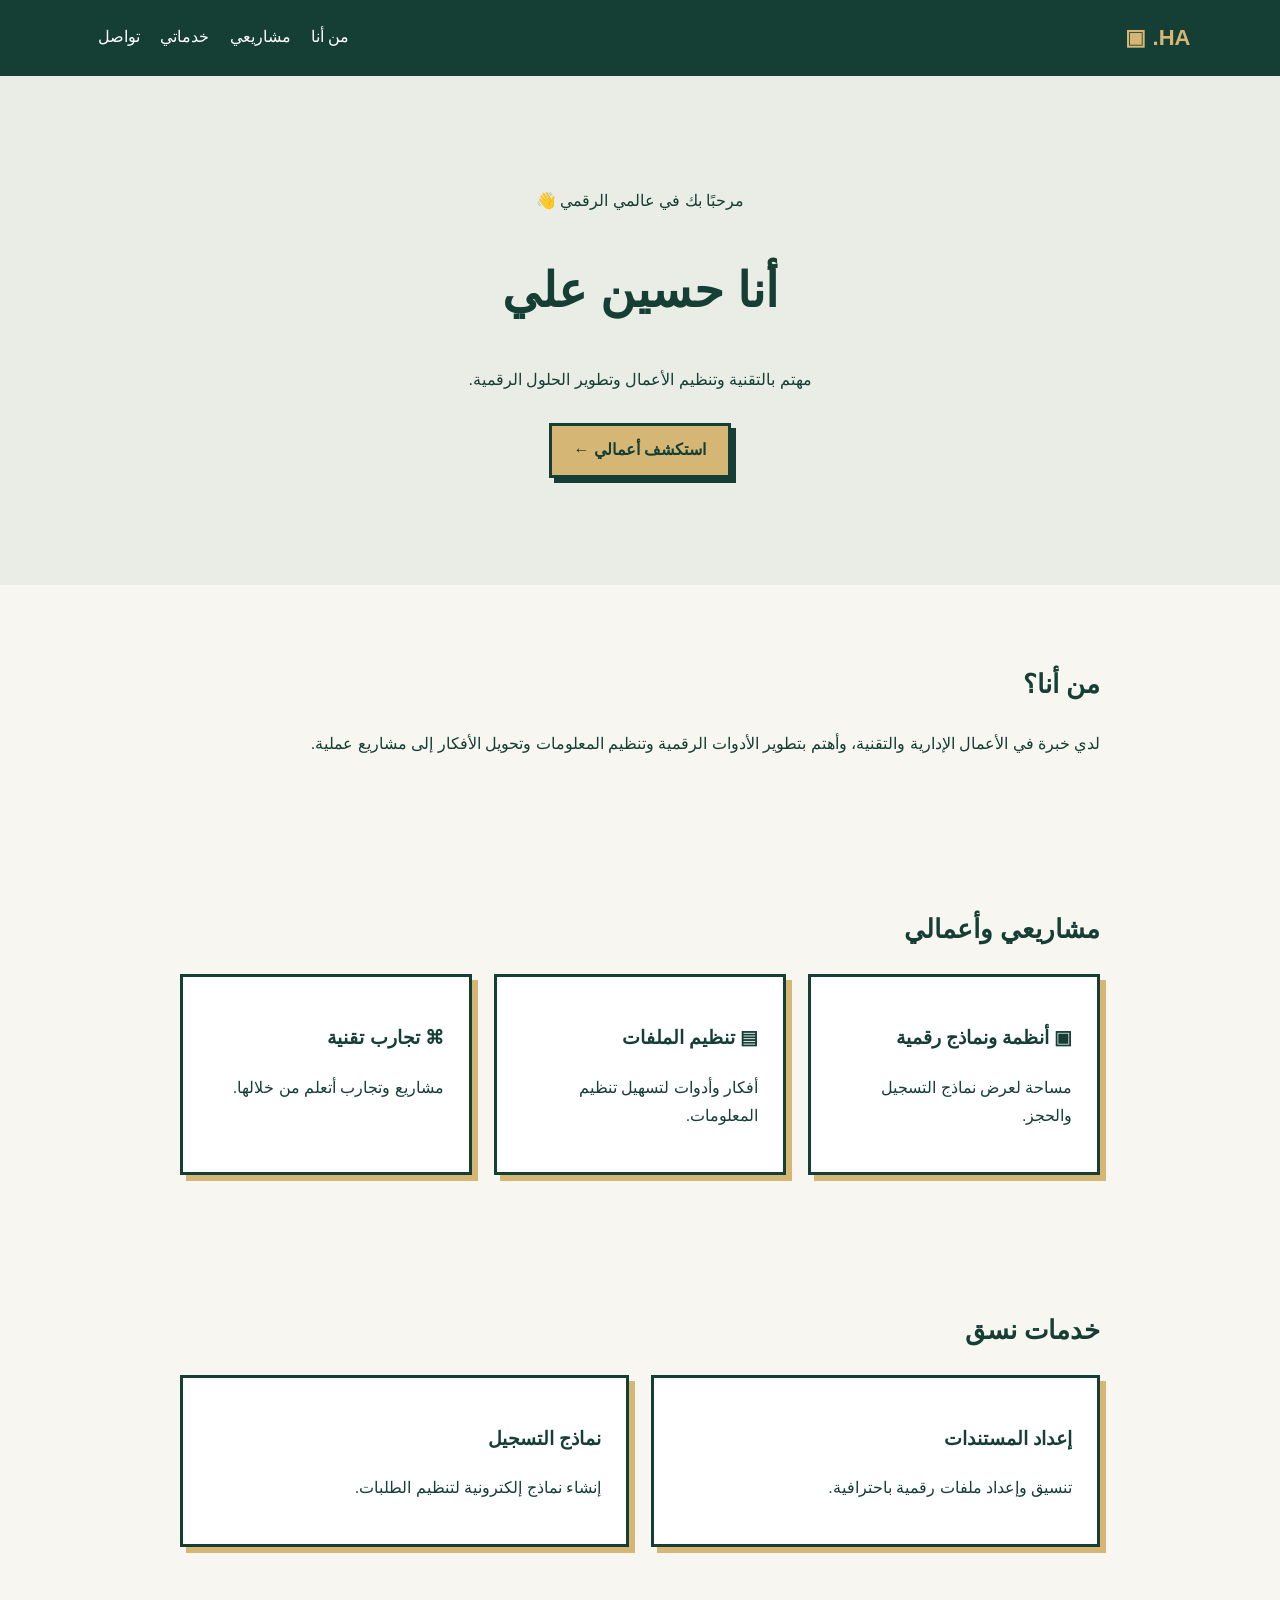
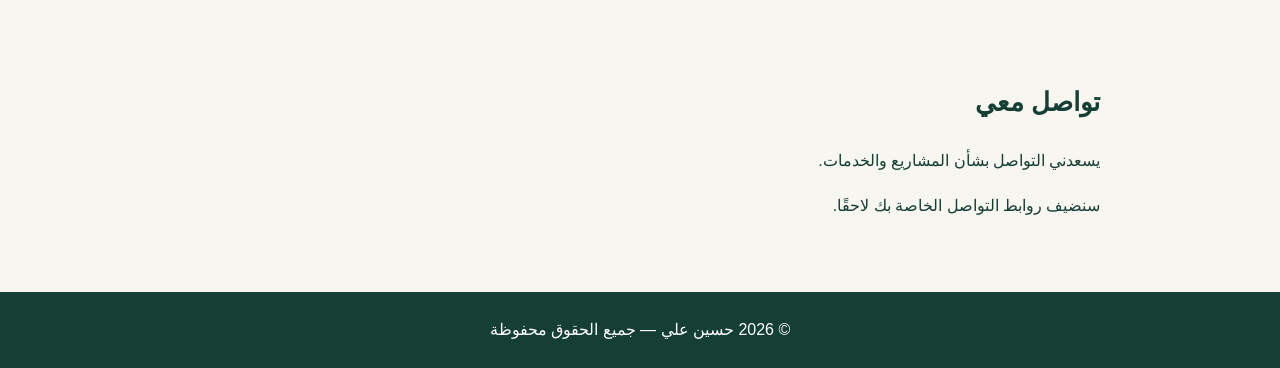
==== index.html @ 88be9c4b "Create index.html" ====
<!DOCTYPE html>
<html lang="ar" dir="rtl">
<head>
  <meta charset="UTF-8">
  <meta name="viewport" content="width=device-width, initial-scale=1">
  <title>حسين علي | موقعي الشخصي</title>
  <style>
    * { box-sizing: border-box; }

    body {
      margin: 0;
      background: #F8F6F0;
      color: #153E35;
      font-family: Tahoma, Arial, sans-serif;
      line-height: 1.8;
    }

    header {
      background: #153E35;
      color: #fff;
      padding: 18px 7%;
      display: flex;
      justify-content: space-between;
      align-items: center;
      flex-wrap: wrap;
      gap: 12px;
    }

    .logo {
      color: #D5B675;
      font-weight: bold;
      font-size: 22px;
    }

    nav a {
      color: white;
      text-decoration: none;
      margin: 0 8px;
    }

    .hero {
      padding: 95px 7%;
      text-align: center;
      background: #E9EDE5;
    }

    .pixel {
      display: inline-block;
      color: #153E35;
      background: #D5B675;
      border: 3px solid #153E35;
      box-shadow: 5px 5px 0 #153E35;
      padding: 10px 22px;
      text-decoration: none;
      font-weight: bold;
      margin: 12px;
    }

    h1 { font-size: clamp(28px, 5vw, 48px); }
    h2 { font-size: 26px; }

    section {
      padding: 55px 7%;
      max-width: 1100px;
      margin: auto;
    }

    .grid {
      display: grid;
      grid-template-columns: repeat(auto-fit, minmax(230px, 1fr));
      gap: 22px;
    }

    .card {
      background: white;
      border: 3px solid #153E35;
      padding: 25px;
      box-shadow: 6px 6px 0 #D5B675;
    }

    footer {
      background: #153E35;
      color: white;
      text-align: center;
      padding: 24px;
    }
  </style>
</head>
<body>

  <header>
    <div class="logo">HA. ▣</div>
    <nav>
      <a href="#about">من أنا</a>
      <a href="#projects">مشاريعي</a>
      <a href="#services">خدماتي</a>
      <a href="#contact">تواصل</a>
    </nav>
  </header>

  <div class="hero">
    <p>مرحبًا بك في عالمي الرقمي 👋</p>
    <h1>أنا حسين علي</h1>
    <p>مهتم بالتقنية وتنظيم الأعمال وتطوير الحلول الرقمية.</p>
    <a class="pixel" href="#projects">استكشف أعمالي ←</a>
  </div>

  <section id="about">
    <h2>من أنا؟</h2>
    <p>
      لدي خبرة في الأعمال الإدارية والتقنية،
      وأهتم بتطوير الأدوات الرقمية وتنظيم المعلومات
      وتحويل الأفكار إلى مشاريع عملية.
    </p>
  </section>

  <section id="projects">
    <h2>مشاريعي وأعمالي</h2>
    <div class="grid">
      <div class="card">
        <h3>▣ أنظمة ونماذج رقمية</h3>
        <p>مساحة لعرض نماذج التسجيل والحجز.</p>
      </div>
      <div class="card">
        <h3>▤ تنظيم الملفات</h3>
        <p>أفكار وأدوات لتسهيل تنظيم المعلومات.</p>
      </div>
      <div class="card">
        <h3>⌘ تجارب تقنية</h3>
        <p>مشاريع وتجارب أتعلم من خلالها.</p>
      </div>
    </div>
  </section>

  <section id="services">
    <h2>خدمات نسق</h2>
    <div class="grid">
      <div class="card">
        <h3>إعداد المستندات</h3>
        <p>تنسيق وإعداد ملفات رقمية باحترافية.</p>
      </div>
      <div class="card">
        <h3>نماذج التسجيل</h3>
        <p>إنشاء نماذج إلكترونية لتنظيم الطلبات.</p>
      </div>
    </div>
  </section>

  <section id="contact">
    <h2>تواصل معي</h2>
    <p>يسعدني التواصل بشأن المشاريع والخدمات.</p>
    <p>سنضيف روابط التواصل الخاصة بك لاحقًا.</p>
  </section>

  <footer>
    © 2026 حسين علي — جميع الحقوق محفوظة
  </footer>

</body>
</html>
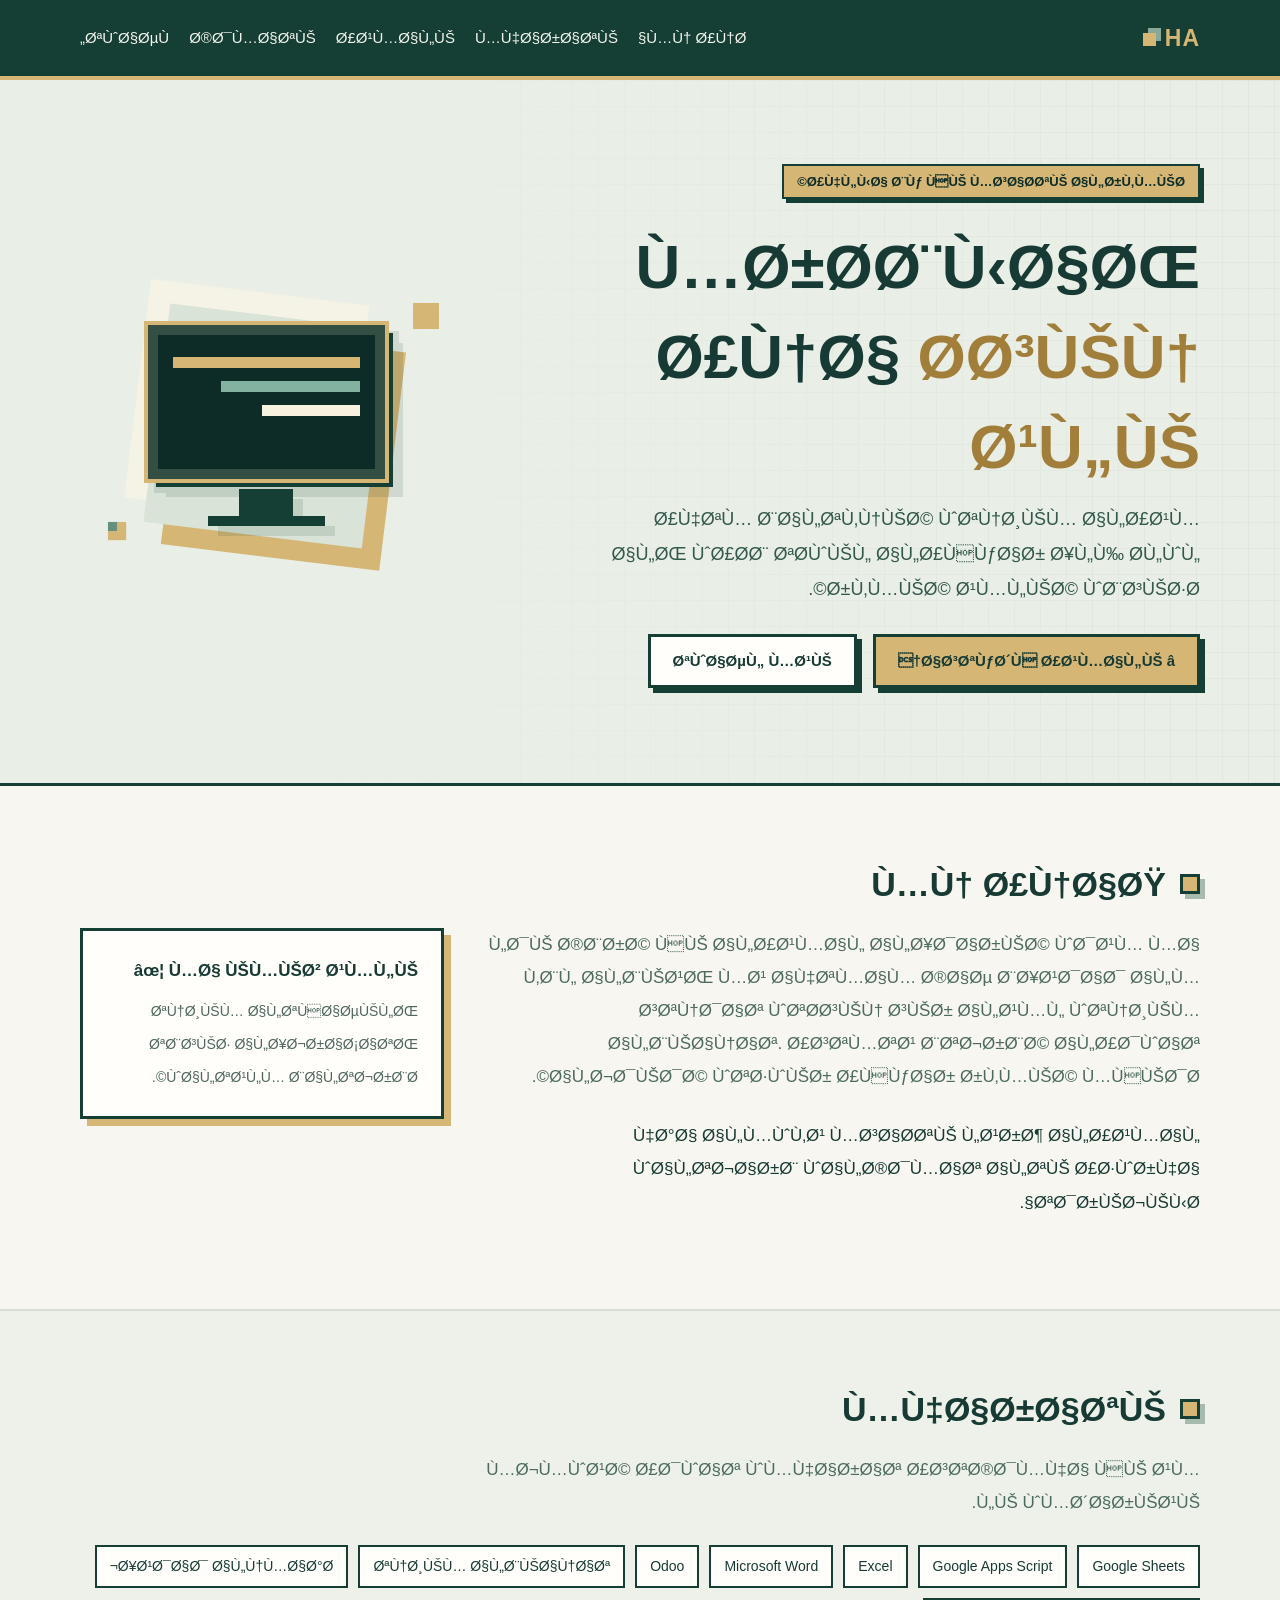
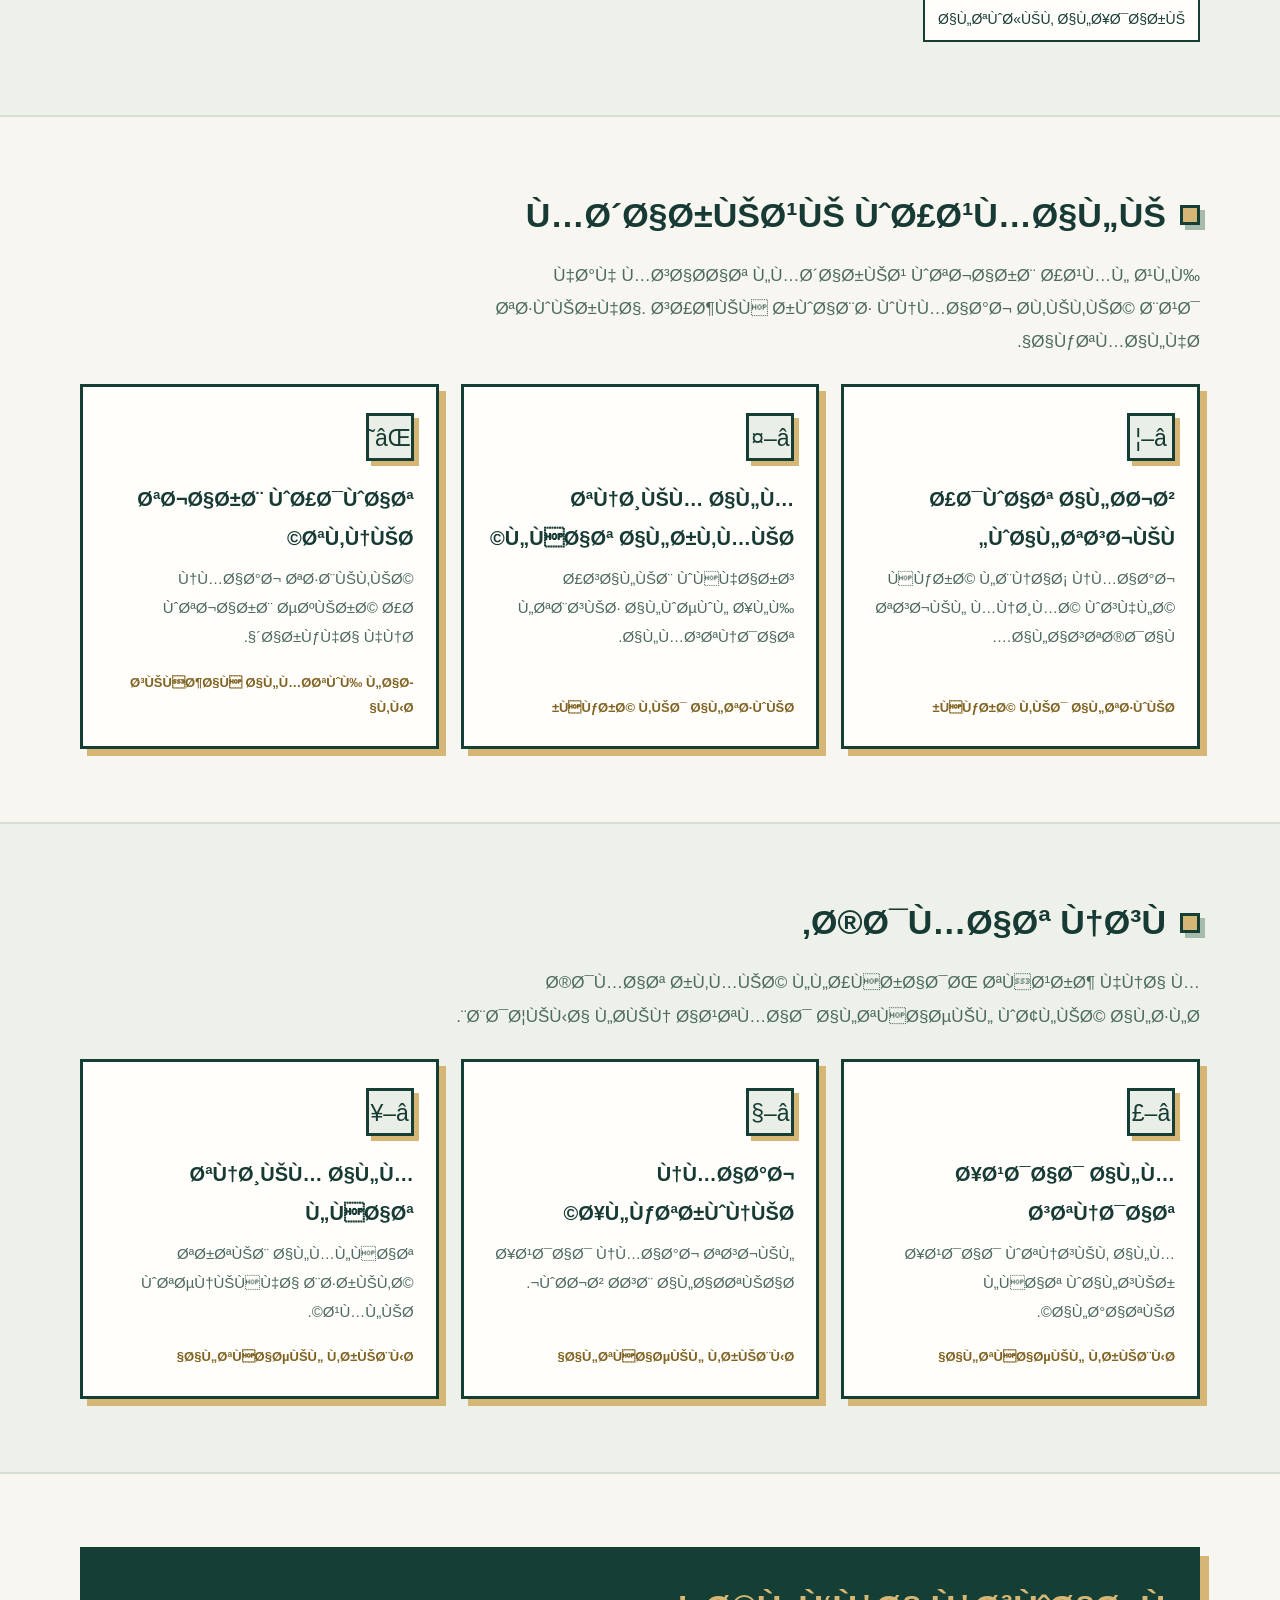
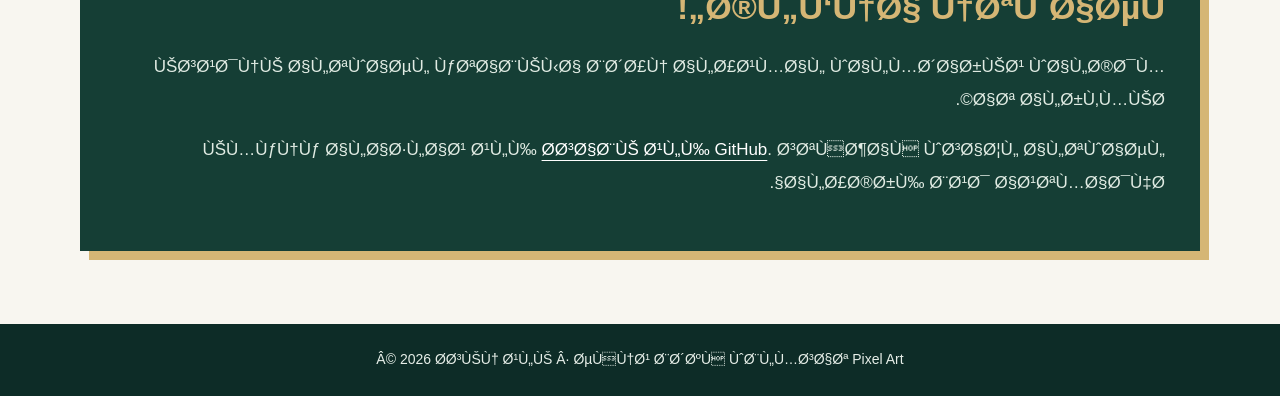
==== commit a859e6fe: "Update index.html" ====
--- a/index.html
+++ b/index.html
@@ -1,161 +1,159 @@
-
-<!DOCTYPE html>
+<!doctype html>
 <html lang="ar" dir="rtl">
 <head>
-  <meta charset="UTF-8">
+  <meta charset="utf-8">
   <meta name="viewport" content="width=device-width, initial-scale=1">
-  <title>حسين علي | موقعي الشخصي</title>
+  <meta name="theme-color" content="#153e35">
+  <meta name="description" content="Ø§Ù„Ù…ÙˆÙ‚Ø¹ Ø§Ù„Ø´Ø®ØµÙŠ Ù„Ø­Ø³ÙŠÙ† Ø¹Ù„ÙŠØŒ Ù„Ø¹Ø±Ø¶ Ø§Ù„Ø®Ø¨Ø±Ø§Øª ÙˆØ§Ù„Ù…Ø´Ø§Ø±ÙŠØ¹ ÙˆØ§Ù„Ø®Ø¯Ù…Ø§Øª Ø§Ù„Ø±Ù‚Ù…ÙŠØ©.">
+  <title>Ø­Ø³ÙŠÙ† Ø¹Ù„ÙŠ | Ø£Ø¹Ù…Ø§Ù„ ÙˆÙ…Ø´Ø§Ø±ÙŠØ¹ Ø±Ù‚Ù…ÙŠØ©</title>
   <style>
-    * { box-sizing: border-box; }
-
-    body {
-      margin: 0;
-      background: #F8F6F0;
-      color: #153E35;
-      font-family: Tahoma, Arial, sans-serif;
-      line-height: 1.8;
-    }
-
-    header {
-      background: #153E35;
-      color: #fff;
-      padding: 18px 7%;
-      display: flex;
-      justify-content: space-between;
-      align-items: center;
-      flex-wrap: wrap;
-      gap: 12px;
-    }
-
-    .logo {
-      color: #D5B675;
-      font-weight: bold;
-      font-size: 22px;
-    }
-
-    nav a {
-      color: white;
-      text-decoration: none;
-      margin: 0 8px;
-    }
-
-    .hero {
-      padding: 95px 7%;
-      text-align: center;
-      background: #E9EDE5;
-    }
-
-    .pixel {
-      display: inline-block;
-      color: #153E35;
-      background: #D5B675;
-      border: 3px solid #153E35;
-      box-shadow: 5px 5px 0 #153E35;
-      padding: 10px 22px;
-      text-decoration: none;
-      font-weight: bold;
-      margin: 12px;
-    }
-
-    h1 { font-size: clamp(28px, 5vw, 48px); }
-    h2 { font-size: 26px; }
-
-    section {
-      padding: 55px 7%;
-      max-width: 1100px;
-      margin: auto;
-    }
-
-    .grid {
-      display: grid;
-      grid-template-columns: repeat(auto-fit, minmax(230px, 1fr));
-      gap: 22px;
-    }
-
-    .card {
-      background: white;
-      border: 3px solid #153E35;
-      padding: 25px;
-      box-shadow: 6px 6px 0 #D5B675;
-    }
-
-    footer {
-      background: #153E35;
-      color: white;
-      text-align: center;
-      padding: 24px;
-    }
+    @font-face{font-family:Abjel;src:url('./Abjel.ttf') format('truetype');font-weight:400;font-display:swap}
+    @font-face{font-family:Abjel;src:url('./Abjel_Bold.ttf') format('truetype');font-weight:700;font-display:swap}
+    :root{--green:#153e35;--dark:#0d2c27;--gold:#d5b675;--cream:#f8f6f0;--mist:#e9eee6;--white:#fffefb;--ink:#173b34;--edge:3px solid var(--green)}
+    *{box-sizing:border-box}
+    html{scroll-behavior:smooth}
+    body{margin:0;background:var(--cream);color:var(--ink);font:400 17px/1.95 Tahoma,Arial,sans-serif}
+    a{color:inherit}
+    button,a{ -webkit-tap-highlight-color:transparent}
+    a:focus-visible{outline:3px dashed #b78b3a;outline-offset:5px}
+    .container{width:min(1120px,calc(100% - 40px));margin-inline:auto}
+    .top{background:var(--green);color:#fff;position:sticky;top:0;z-index:10;border-bottom:4px solid var(--gold)}
+    .nav{min-height:76px;display:flex;align-items:center;justify-content:space-between;gap:20px;flex-wrap:wrap}
+    .brand{font-size:23px;font-weight:700;color:var(--gold);text-decoration:none;letter-spacing:1px}
+    .brand-mark{display:inline-block;width:13px;height:13px;background:var(--gold);box-shadow:5px -5px 0 #88a89a;margin-inline-start:9px}
+    .links{display:flex;gap:20px;flex-wrap:wrap}
+    .links a{text-decoration:none;font-size:15px;color:#f4f5ee}
+    .links a:hover{color:var(--gold)}
+    .hero{overflow:hidden;background:var(--mist);border-bottom:3px solid var(--green);position:relative}
+    .hero::before{content:"";position:absolute;inset:0;opacity:.24;background-image:linear-gradient(#c6d2c7 1px,transparent 1px),linear-gradient(90deg,#c6d2c7 1px,transparent 1px);background-size:26px 26px;mask-image:linear-gradient(to left,black,transparent 80%);pointer-events:none}
+    .hero-inner{padding-block:84px 95px;display:grid;grid-template-columns:1.3fr .7fr;gap:56px;align-items:center;position:relative}
+    .eyebrow{display:inline-block;color:var(--dark);background:var(--gold);border:2px solid var(--green);padding:3px 13px;font-size:13px;font-weight:700;box-shadow:4px 4px 0 var(--green)}
+    h1,h2,h3{font-family:Abjel,Tahoma,Arial,sans-serif;font-weight:700}
+    h1{font-size:clamp(37px,5vw,62px);line-height:1.45;margin:23px 0 10px}
+    h1 span{color:#a17e39}
+    .lead{max-width:590px;font-size:18px;margin:0 0 27px;color:#33584c}
+    .buttons{display:flex;gap:16px;flex-wrap:wrap}
+    .btn{display:inline-flex;align-items:center;justify-content:center;min-height:49px;padding:9px 22px;border:var(--edge);text-decoration:none;font-weight:700;font-size:15px;box-shadow:5px 5px 0 var(--green);transition:transform .15s,box-shadow .15s}
+    .btn:hover{transform:translate(3px,3px);box-shadow:2px 2px 0 var(--green)}
+    .btn-primary{background:var(--gold)}.btn-secondary{background:var(--white)}
+    .pixel-art{height:275px;width:min(100%,360px);margin-inline:auto;position:relative;display:flex;align-items:center;justify-content:center}
+    .pixel-art::before{content:"";position:absolute;width:220px;height:220px;background:#d9e3d7;box-shadow:20px 20px 0 #d5b675,-22px -22px 0 #f5f3e5;transform:rotate(7deg)}
+    .monitor{width:237px;position:relative;z-index:1;filter:drop-shadow(10px 10px 0 rgba(21,62,53,.12))}
+    .screen{height:154px;background:var(--dark);border:10px solid #334e42;outline:4px solid var(--gold);box-shadow:8px 8px 0 var(--green);padding:22px 15px}
+    .screen .line{height:11px;background:#d5b675;margin:0 0 13px}.screen .line:nth-child(2){width:74%;background:#82b3a1}.screen .line:nth-child(3){width:52%;background:#f7f2df}
+    .stand{width:54px;height:27px;background:var(--green);margin:10px auto 0}.base{height:10px;width:117px;background:var(--green);margin:auto}
+    .spark{position:absolute;width:13px;height:13px;background:var(--gold);box-shadow:13px 0 0 var(--gold),0 13px 0 var(--gold),13px 13px 0 var(--gold)}
+    .spark.one{top:15px;right:20px}.spark.two{bottom:30px;left:20px;transform:scale(.7);background:#678f7f}
+    .section{padding-block:73px;scroll-margin-top:95px}
+    .section.alt{background:#edf1e9;border-block:2px solid #d4dfd2}
+    .heading{display:flex;align-items:center;gap:14px;margin-bottom:18px}
+    .heading::before{content:"";width:14px;height:14px;background:var(--gold);border:3px solid var(--green);box-shadow:5px 5px 0 #a7bbad;flex:none}
+    h2{font-size:clamp(25px,3vw,34px);margin:0;line-height:1.5}
+    .intro{color:#4c6b5e;max-width:750px;margin:0 0 26px}
+    .about-grid{display:grid;grid-template-columns:1.6fr .8fr;gap:28px;align-items:start}
+    .about-note{border:var(--edge);background:var(--white);padding:23px;box-shadow:7px 7px 0 var(--gold)}
+    .about-note strong{display:block;margin-bottom:7px}
+    .tiny{font-size:14px;color:#4e665c}
+    .chips{display:flex;flex-wrap:wrap;gap:10px}
+    .chip{border:2px solid var(--green);padding:6px 13px;background:var(--white);font-size:14px}
+    .grid{display:grid;grid-template-columns:repeat(3,minmax(0,1fr));gap:22px}
+    .card{display:flex;flex-direction:column;border:var(--edge);background:var(--white);box-shadow:7px 7px 0 var(--gold);padding:26px 22px;min-height:238px;transition:transform .15s}
+    .card:hover{transform:translateY(-5px)}
+    .card-icon{width:48px;height:48px;border:3px solid var(--green);background:#e9eee6;box-shadow:5px 5px 0 var(--gold);display:grid;place-items:center;font-size:23px;font-family:Tahoma,Arial,sans-serif}
+    h3{font-size:20px;margin:19px 0 6px}
+    .card p{margin:0;color:#4b695c;font-size:15px}
+    .status{margin-top:auto;padding-top:18px;color:#806322;font-size:13px;font-weight:700}
+    .contact-panel{border:var(--edge);background:var(--green);color:var(--white);padding:32px;box-shadow:9px 9px 0 var(--gold)}
+    .contact-panel h2{color:var(--gold)}.contact-panel p{color:#e0ebe3}
+    .contact-panel a{color:#fff;text-underline-offset:5px}
+    footer{background:var(--dark);color:#e6eee8;padding:22px 0;text-align:center;font-size:14px}
+    @media(max-width:800px){.hero-inner{grid-template-columns:1fr;gap:25px;padding-block:56px}.pixel-art{height:220px}.about-grid{grid-template-columns:1fr}.grid{grid-template-columns:repeat(2,minmax(0,1fr))}.nav{padding-block:12px}}
+    @media(max-width:540px){body{font-size:16px}.container{width:min(100% - 30px,1120px)}.links{gap:12px}.links a{font-size:13px}.hero-inner{padding-block:45px}.pixel-art{height:190px;transform:scale(.75)}.section{padding-block:49px}.grid{grid-template-columns:1fr}.card{min-height:190px}.contact-panel{padding:24px}}
+    @media(prefers-reduced-motion:reduce){html{scroll-behavior:auto}.btn,.card{transition:none}}
   </style>
 </head>
 <body>
-
-  <header>
-    <div class="logo">HA. ▣</div>
-    <nav>
-      <a href="#about">من أنا</a>
-      <a href="#projects">مشاريعي</a>
-      <a href="#services">خدماتي</a>
-      <a href="#contact">تواصل</a>
+  <header class="top">
+    <nav class="nav container" aria-label="Ø§Ù„Ù‚Ø§Ø¦Ù…Ø© Ø§Ù„Ø±Ø¦ÙŠØ³ÙŠØ©">
+      <a class="brand" href="#home">HA<span class="brand-mark" aria-hidden="true"></span></a>
+      <div class="links">
+        <a href="#about">Ù…Ù† Ø£Ù†Ø§</a>
+        <a href="#skills">Ù…Ù‡Ø§Ø±Ø§ØªÙŠ</a>
+        <a href="#projects">Ø£Ø¹Ù…Ø§Ù„ÙŠ</a>
+        <a href="#services">Ø®Ø¯Ù…Ø§ØªÙŠ</a>
+        <a href="#contact">ØªÙˆØ§ØµÙ„</a>
+      </div>
     </nav>
   </header>
 
-  <div class="hero">
-    <p>مرحبًا بك في عالمي الرقمي 👋</p>
-    <h1>أنا حسين علي</h1>
-    <p>مهتم بالتقنية وتنظيم الأعمال وتطوير الحلول الرقمية.</p>
-    <a class="pixel" href="#projects">استكشف أعمالي ←</a>
-  </div>
-
-  <section id="about">
-    <h2>من أنا؟</h2>
-    <p>
-      لدي خبرة في الأعمال الإدارية والتقنية،
-      وأهتم بتطوير الأدوات الرقمية وتنظيم المعلومات
-      وتحويل الأفكار إلى مشاريع عملية.
-    </p>
-  </section>
-
-  <section id="projects">
-    <h2>مشاريعي وأعمالي</h2>
-    <div class="grid">
-      <div class="card">
-        <h3>▣ أنظمة ونماذج رقمية</h3>
-        <p>مساحة لعرض نماذج التسجيل والحجز.</p>
-      </div>
-      <div class="card">
-        <h3>▤ تنظيم الملفات</h3>
-        <p>أفكار وأدوات لتسهيل تنظيم المعلومات.</p>
-      </div>
-      <div class="card">
-        <h3>⌘ تجارب تقنية</h3>
-        <p>مشاريع وتجارب أتعلم من خلالها.</p>
+  <main>
+    <div class="hero" id="home">
+      <div class="hero-inner container">
+        <div>
+          <span class="eyebrow">Ø£Ù‡Ù„Ù‹Ø§ Ø¨Ùƒ ÙÙŠ Ù…Ø³Ø§Ø­ØªÙŠ Ø§Ù„Ø±Ù‚Ù…ÙŠØ©</span>
+          <h1>Ù…Ø±Ø­Ø¨Ù‹Ø§ØŒ Ø£Ù†Ø§ <span>Ø­Ø³ÙŠÙ† Ø¹Ù„ÙŠ</span></h1>
+          <p class="lead">Ø£Ù‡ØªÙ… Ø¨Ø§Ù„ØªÙ‚Ù†ÙŠØ© ÙˆØªÙ†Ø¸ÙŠÙ… Ø§Ù„Ø£Ø¹Ù…Ø§Ù„ØŒ ÙˆØ£Ø­Ø¨ ØªØ­ÙˆÙŠÙ„ Ø§Ù„Ø£ÙÙƒØ§Ø± Ø¥Ù„Ù‰ Ø­Ù„ÙˆÙ„ Ø±Ù‚Ù…ÙŠØ© Ø¹Ù…Ù„ÙŠØ© ÙˆØ¨Ø³ÙŠØ·Ø©.</p>
+          <div class="buttons">
+            <a class="btn btn-primary" href="#projects">Ø§Ø³ØªÙƒØ´Ù Ø£Ø¹Ù…Ø§Ù„ÙŠ â†</a>
+            <a class="btn btn-secondary" href="#contact">ØªÙˆØ§ØµÙ„ Ù…Ø¹ÙŠ</a>
+          </div>
+        </div>
+        <div class="pixel-art" role="img" aria-label="Ø±Ø³Ù… Ø¨ÙƒØ³Ù„ÙŠ Ù„Ø¬Ù‡Ø§Ø² Ø­Ø§Ø³Ø¨ ÙŠØ¹Ø±Ø¶ Ø£Ø³Ø·Ø±Ù‹Ø§ Ø¨Ø±Ù…Ø¬ÙŠØ©">
+          <span class="spark one" aria-hidden="true"></span><span class="spark two" aria-hidden="true"></span>
+          <div class="monitor" aria-hidden="true"><div class="screen"><div class="line"></div><div class="line"></div><div class="line"></div></div><div class="stand"></div><div class="base"></div></div>
+        </div>
       </div>
     </div>
-  </section>
 
-  <section id="services">
-    <h2>خدمات نسق</h2>
-    <div class="grid">
-      <div class="card">
-        <h3>إعداد المستندات</h3>
-        <p>تنسيق وإعداد ملفات رقمية باحترافية.</p>
+    <section class="section container" id="about">
+      <div class="heading"><h2>Ù…Ù† Ø£Ù†Ø§ØŸ</h2></div>
+      <div class="about-grid">
+        <div>
+          <p class="intro">Ù„Ø¯ÙŠ Ø®Ø¨Ø±Ø© ÙÙŠ Ø§Ù„Ø£Ø¹Ù…Ø§Ù„ Ø§Ù„Ø¥Ø¯Ø§Ø±ÙŠØ© ÙˆØ¯Ø¹Ù… Ù…Ø§ Ù‚Ø¨Ù„ Ø§Ù„Ø¨ÙŠØ¹ØŒ Ù…Ø¹ Ø§Ù‡ØªÙ…Ø§Ù… Ø®Ø§Øµ Ø¨Ø¥Ø¹Ø¯Ø§Ø¯ Ø§Ù„Ù…Ø³ØªÙ†Ø¯Ø§Øª ÙˆØªØ­Ø³ÙŠÙ† Ø³ÙŠØ± Ø§Ù„Ø¹Ù…Ù„ ÙˆØªÙ†Ø¸ÙŠÙ… Ø§Ù„Ø¨ÙŠØ§Ù†Ø§Øª. Ø£Ø³ØªÙ…ØªØ¹ Ø¨ØªØ¬Ø±Ø¨Ø© Ø§Ù„Ø£Ø¯ÙˆØ§Øª Ø§Ù„Ø¬Ø¯ÙŠØ¯Ø© ÙˆØªØ·ÙˆÙŠØ± Ø£ÙÙƒØ§Ø± Ø±Ù‚Ù…ÙŠØ© Ù…ÙÙŠØ¯Ø©.</p>
+          <p>Ù‡Ø°Ø§ Ø§Ù„Ù…ÙˆÙ‚Ø¹ Ù…Ø³Ø§Ø­ØªÙŠ Ù„Ø¹Ø±Ø¶ Ø§Ù„Ø£Ø¹Ù…Ø§Ù„ ÙˆØ§Ù„ØªØ¬Ø§Ø±Ø¨ ÙˆØ§Ù„Ø®Ø¯Ù…Ø§Øª Ø§Ù„ØªÙŠ Ø£Ø·ÙˆØ±Ù‡Ø§ ØªØ¯Ø±ÙŠØ¬ÙŠÙ‹Ø§.</p>
+        </div>
+        <div class="about-note"><strong>âœ¦ Ù…Ø§ ÙŠÙ…ÙŠØ² Ø¹Ù…Ù„ÙŠ</strong><span class="tiny">ØªÙ†Ø¸ÙŠÙ… Ø§Ù„ØªÙØ§ØµÙŠÙ„ØŒ ØªØ¨Ø³ÙŠØ· Ø§Ù„Ø¥Ø¬Ø±Ø§Ø¡Ø§ØªØŒ ÙˆØ§Ù„ØªØ¹Ù„Ù… Ø¨Ø§Ù„ØªØ¬Ø±Ø¨Ø©.</span></div>
       </div>
-      <div class="card">
-        <h3>نماذج التسجيل</h3>
-        <p>إنشاء نماذج إلكترونية لتنظيم الطلبات.</p>
+    </section>
+
+    <section class="section alt" id="skills">
+      <div class="container">
+        <div class="heading"><h2>Ù…Ù‡Ø§Ø±Ø§ØªÙŠ</h2></div>
+        <p class="intro">Ù…Ø¬Ù…ÙˆØ¹Ø© Ø£Ø¯ÙˆØ§Øª ÙˆÙ…Ù‡Ø§Ø±Ø§Øª Ø£Ø³ØªØ®Ø¯Ù…Ù‡Ø§ ÙÙŠ Ø¹Ù…Ù„ÙŠ ÙˆÙ…Ø´Ø§Ø±ÙŠØ¹ÙŠ.</p>
+        <div class="chips"><span class="chip">Google Sheets</span><span class="chip">Google Apps Script</span><span class="chip">Excel</span><span class="chip">Microsoft Word</span><span class="chip">Odoo</span><span class="chip">ØªÙ†Ø¸ÙŠÙ… Ø§Ù„Ø¨ÙŠØ§Ù†Ø§Øª</span><span class="chip">Ø¥Ø¹Ø¯Ø§Ø¯ Ø§Ù„Ù†Ù…Ø§Ø°Ø¬</span><span class="chip">Ø§Ù„ØªÙˆØ«ÙŠÙ‚ Ø§Ù„Ø¥Ø¯Ø§Ø±ÙŠ</span></div>
       </div>
-    </div>
-  </section>
+    </section>
 
-  <section id="contact">
-    <h2>تواصل معي</h2>
-    <p>يسعدني التواصل بشأن المشاريع والخدمات.</p>
-    <p>سنضيف روابط التواصل الخاصة بك لاحقًا.</p>
-  </section>
+    <section class="section container" id="projects">
+      <div class="heading"><h2>Ù…Ø´Ø§Ø±ÙŠØ¹ÙŠ ÙˆØ£Ø¹Ù…Ø§Ù„ÙŠ</h2></div>
+      <p class="intro">Ù‡Ø°Ù‡ Ù…Ø³Ø§Ø­Ø§Øª Ù„Ù…Ø´Ø§Ø±ÙŠØ¹ ÙˆØªØ¬Ø§Ø±Ø¨ Ø£Ø¹Ù…Ù„ Ø¹Ù„Ù‰ ØªØ·ÙˆÙŠØ±Ù‡Ø§. Ø³Ø£Ø¶ÙŠÙ Ø±ÙˆØ§Ø¨Ø· ÙˆÙ†Ù…Ø§Ø°Ø¬ Ø­Ù‚ÙŠÙ‚ÙŠØ© Ø¨Ø¹Ø¯ Ø§ÙƒØªÙ…Ø§Ù„Ù‡Ø§.</p>
+      <div class="grid">
+        <article class="card"><div class="card-icon" aria-hidden="true">â–¦</div><h3>Ø£Ø¯ÙˆØ§Øª Ø§Ù„Ø­Ø¬Ø² ÙˆØ§Ù„ØªØ³Ø¬ÙŠÙ„</h3><p>ÙÙƒØ±Ø© Ù„Ø¨Ù†Ø§Ø¡ Ù†Ù…Ø§Ø°Ø¬ ØªØ³Ø¬ÙŠÙ„ Ù…Ù†Ø¸Ù…Ø© ÙˆØ³Ù‡Ù„Ø© Ø§Ù„Ø§Ø³ØªØ®Ø¯Ø§Ù….</p><span class="status">ÙÙƒØ±Ø© Ù‚ÙŠØ¯ Ø§Ù„ØªØ·ÙˆÙŠØ±</span></article>
+        <article class="card"><div class="card-icon" aria-hidden="true">â–¤</div><h3>ØªÙ†Ø¸ÙŠÙ… Ø§Ù„Ù…Ù„ÙØ§Øª Ø§Ù„Ø±Ù‚Ù…ÙŠØ©</h3><p>Ø£Ø³Ø§Ù„ÙŠØ¨ ÙˆÙÙ‡Ø§Ø±Ø³ Ù„ØªØ¨Ø³ÙŠØ· Ø§Ù„ÙˆØµÙˆÙ„ Ø¥Ù„Ù‰ Ø§Ù„Ù…Ø³ØªÙ†Ø¯Ø§Øª.</p><span class="status">ÙÙƒØ±Ø© Ù‚ÙŠØ¯ Ø§Ù„ØªØ·ÙˆÙŠØ±</span></article>
+        <article class="card"><div class="card-icon" aria-hidden="true">âŒ˜</div><h3>ØªØ¬Ø§Ø±Ø¨ ÙˆØ£Ø¯ÙˆØ§Øª ØªÙ‚Ù†ÙŠØ©</h3><p>Ù†Ù…Ø§Ø°Ø¬ ØªØ·Ø¨ÙŠÙ‚ÙŠØ© ÙˆØªØ¬Ø§Ø±Ø¨ ØµØºÙŠØ±Ø© Ø£Ø´Ø§Ø±ÙƒÙ‡Ø§ Ù‡Ù†Ø§.</p><span class="status">Ø³ÙŠÙØ¶Ø§Ù Ø§Ù„Ù…Ø­ØªÙˆÙ‰ Ù„Ø§Ø­Ù‚Ù‹Ø§</span></article>
+      </div>
+    </section>
 
-  <footer>
-    © 2026 حسين علي — جميع الحقوق محفوظة
-  </footer>
+    <section class="section alt" id="services">
+      <div class="container">
+        <div class="heading"><h2>Ø®Ø¯Ù…Ø§Øª Ù†Ø³Ù‚</h2></div>
+        <p class="intro">Ø®Ø¯Ù…Ø§Øª Ø±Ù‚Ù…ÙŠØ© Ù„Ù„Ø£ÙØ±Ø§Ø¯ØŒ ØªÙØ¹Ø±Ø¶ Ù‡Ù†Ø§ Ù…Ø¨Ø¯Ø¦ÙŠÙ‹Ø§ Ù„Ø­ÙŠÙ† Ø§Ø¹ØªÙ…Ø§Ø¯ Ø§Ù„ØªÙØ§ØµÙŠÙ„ ÙˆØ¢Ù„ÙŠØ© Ø§Ù„Ø·Ù„Ø¨.</p>
+        <div class="grid">
+          <article class="card"><div class="card-icon" aria-hidden="true">â–£</div><h3>Ø¥Ø¹Ø¯Ø§Ø¯ Ø§Ù„Ù…Ø³ØªÙ†Ø¯Ø§Øª</h3><p>Ø¥Ø¹Ø¯Ø§Ø¯ ÙˆØªÙ†Ø³ÙŠÙ‚ Ø§Ù„Ù…Ù„ÙØ§Øª ÙˆØ§Ù„Ø³ÙŠØ± Ø§Ù„Ø°Ø§ØªÙŠØ©.</p><span class="status">Ø§Ù„ØªÙØ§ØµÙŠÙ„ Ù‚Ø±ÙŠØ¨Ù‹Ø§</span></article>
+          <article class="card"><div class="card-icon" aria-hidden="true">â–§</div><h3>Ù†Ù…Ø§Ø°Ø¬ Ø¥Ù„ÙƒØªØ±ÙˆÙ†ÙŠØ©</h3><p>Ø¥Ø¹Ø¯Ø§Ø¯ Ù†Ù…Ø§Ø°Ø¬ ØªØ³Ø¬ÙŠÙ„ ÙˆØ­Ø¬Ø² Ø­Ø³Ø¨ Ø§Ù„Ø§Ø­ØªÙŠØ§Ø¬.</p><span class="status">Ø§Ù„ØªÙØ§ØµÙŠÙ„ Ù‚Ø±ÙŠØ¨Ù‹Ø§</span></article>
+          <article class="card"><div class="card-icon" aria-hidden="true">â–¥</div><h3>ØªÙ†Ø¸ÙŠÙ… Ø§Ù„Ù…Ù„ÙØ§Øª</h3><p>ØªØ±ØªÙŠØ¨ Ø§Ù„Ù…Ù„ÙØ§Øª ÙˆØªØµÙ†ÙŠÙÙ‡Ø§ Ø¨Ø·Ø±ÙŠÙ‚Ø© Ø¹Ù…Ù„ÙŠØ©.</p><span class="status">Ø§Ù„ØªÙØ§ØµÙŠÙ„ Ù‚Ø±ÙŠØ¨Ù‹Ø§</span></article>
+        </div>
+      </div>
+    </section>
 
+    <section class="section container" id="contact">
+      <div class="contact-panel">
+        <h2>Ø®Ù„Ù‘Ù†Ø§ Ù†ØªÙˆØ§ØµÙ„!</h2>
+        <p>ÙŠØ³Ø¹Ø¯Ù†ÙŠ Ø§Ù„ØªÙˆØ§ØµÙ„ ÙƒØªØ§Ø¨ÙŠÙ‹Ø§ Ø¨Ø´Ø£Ù† Ø§Ù„Ø£Ø¹Ù…Ø§Ù„ ÙˆØ§Ù„Ù…Ø´Ø§Ø±ÙŠØ¹ ÙˆØ§Ù„Ø®Ø¯Ù…Ø§Øª Ø§Ù„Ø±Ù‚Ù…ÙŠØ©.</p>
+        <p>ÙŠÙ…ÙƒÙ†Ùƒ Ø§Ù„Ø§Ø·Ù„Ø§Ø¹ Ø¹Ù„Ù‰ <a href="https://github.com/HussainAliOce" target="_blank" rel="noopener noreferrer">Ø­Ø³Ø§Ø¨ÙŠ Ø¹Ù„Ù‰ GitHub</a>. Ø³ØªÙØ¶Ø§Ù ÙˆØ³Ø§Ø¦Ù„ Ø§Ù„ØªÙˆØ§ØµÙ„ Ø§Ù„Ø£Ø®Ø±Ù‰ Ø¨Ø¹Ø¯ Ø§Ø¹ØªÙ…Ø§Ø¯Ù‡Ø§.</p>
+      </div>
+    </section>
+  </main>
+  <footer>Â© 2026 Ø­Ø³ÙŠÙ† Ø¹Ù„ÙŠ Â· ØµÙÙ†Ø¹ Ø¨Ø´ØºÙ ÙˆØ¨Ù„Ù…Ø³Ø§Øª Pixel Art</footer>
 </body>
 </html>
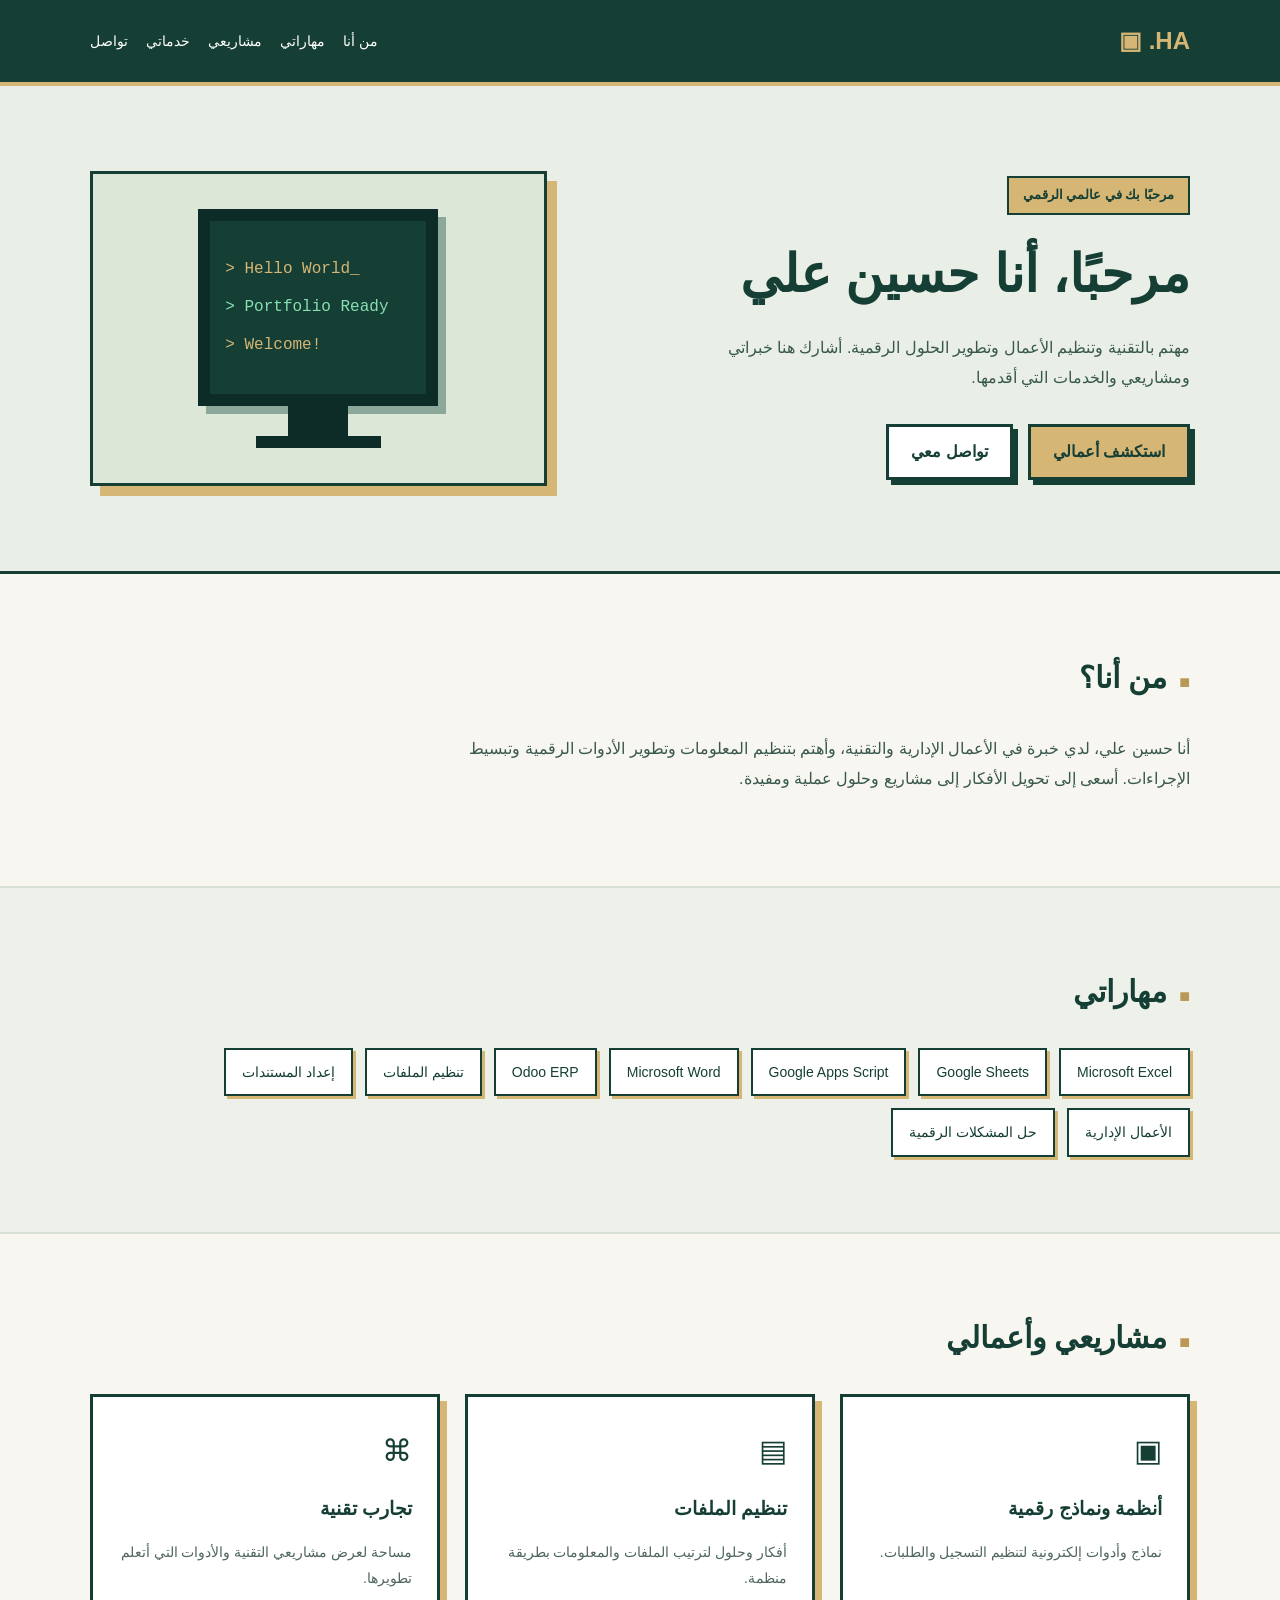
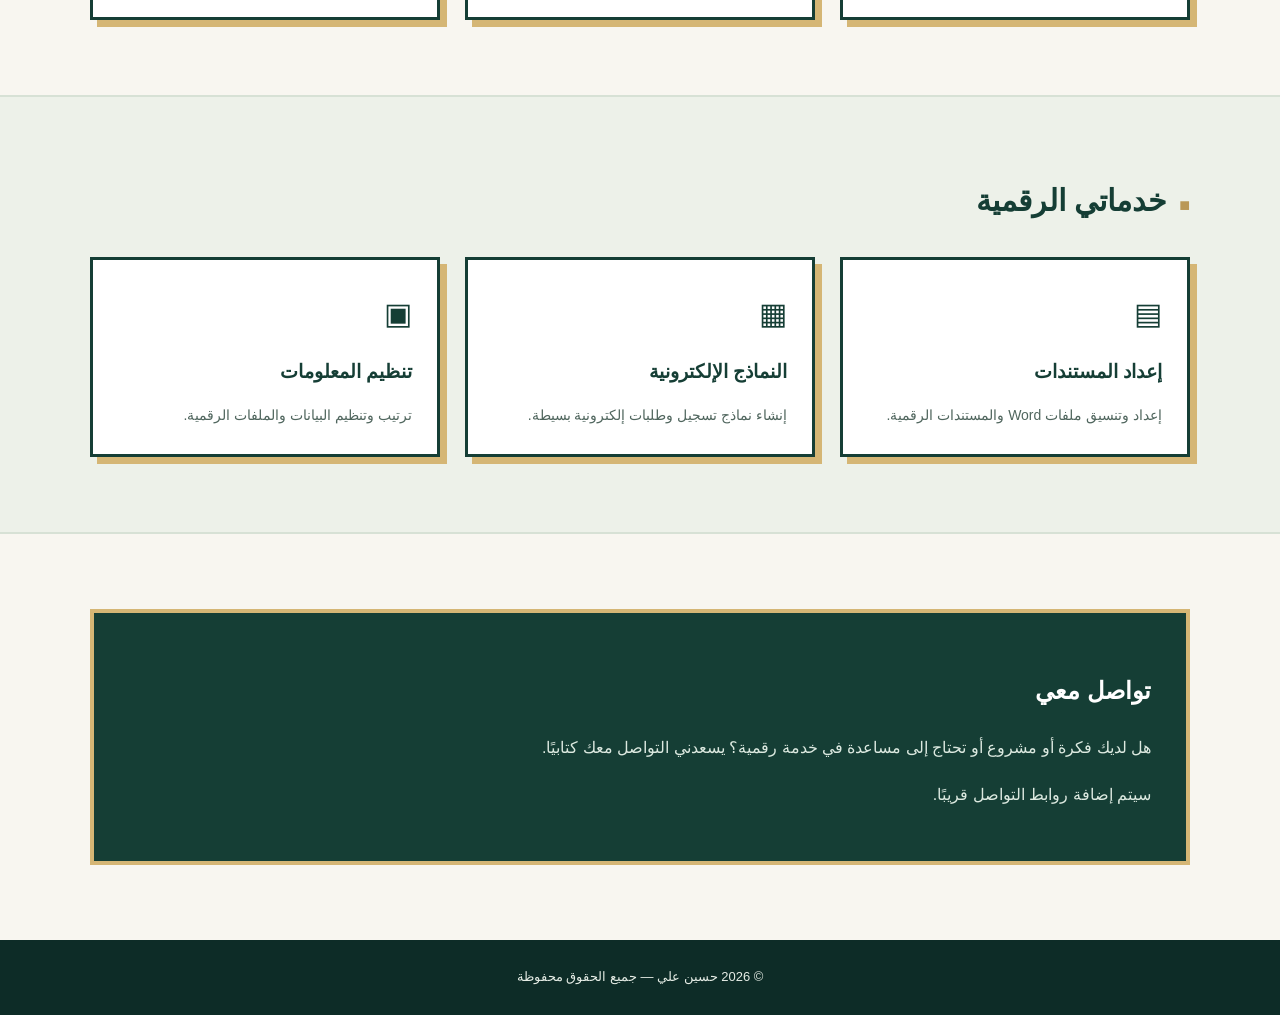
==== commit f04bddc4: "Update index.html" ====
--- a/index.html
+++ b/index.html
@@ -1,159 +1,485 @@
-<!doctype html>
+
+<!DOCTYPE html>
 <html lang="ar" dir="rtl">
 <head>
-  <meta charset="utf-8">
+  <meta charset="UTF-8">
   <meta name="viewport" content="width=device-width, initial-scale=1">
   <meta name="theme-color" content="#153e35">
-  <meta name="description" content="Ø§Ù„Ù…ÙˆÙ‚Ø¹ Ø§Ù„Ø´Ø®ØµÙŠ Ù„Ø­Ø³ÙŠÙ† Ø¹Ù„ÙŠØŒ Ù„Ø¹Ø±Ø¶ Ø§Ù„Ø®Ø¨Ø±Ø§Øª ÙˆØ§Ù„Ù…Ø´Ø§Ø±ÙŠØ¹ ÙˆØ§Ù„Ø®Ø¯Ù…Ø§Øª Ø§Ù„Ø±Ù‚Ù…ÙŠØ©.">
-  <title>Ø­Ø³ÙŠÙ† Ø¹Ù„ÙŠ | Ø£Ø¹Ù…Ø§Ù„ ÙˆÙ…Ø´Ø§Ø±ÙŠØ¹ Ø±Ù‚Ù…ÙŠØ©</title>
+  <title>حسين علي | أعمالي ومشاريعي</title>
+
   <style>
-    @font-face{font-family:Abjel;src:url('./Abjel.ttf') format('truetype');font-weight:400;font-display:swap}
-    @font-face{font-family:Abjel;src:url('./Abjel_Bold.ttf') format('truetype');font-weight:700;font-display:swap}
-    :root{--green:#153e35;--dark:#0d2c27;--gold:#d5b675;--cream:#f8f6f0;--mist:#e9eee6;--white:#fffefb;--ink:#173b34;--edge:3px solid var(--green)}
-    *{box-sizing:border-box}
-    html{scroll-behavior:smooth}
-    body{margin:0;background:var(--cream);color:var(--ink);font:400 17px/1.95 Tahoma,Arial,sans-serif}
-    a{color:inherit}
-    button,a{ -webkit-tap-highlight-color:transparent}
-    a:focus-visible{outline:3px dashed #b78b3a;outline-offset:5px}
-    .container{width:min(1120px,calc(100% - 40px));margin-inline:auto}
-    .top{background:var(--green);color:#fff;position:sticky;top:0;z-index:10;border-bottom:4px solid var(--gold)}
-    .nav{min-height:76px;display:flex;align-items:center;justify-content:space-between;gap:20px;flex-wrap:wrap}
-    .brand{font-size:23px;font-weight:700;color:var(--gold);text-decoration:none;letter-spacing:1px}
-    .brand-mark{display:inline-block;width:13px;height:13px;background:var(--gold);box-shadow:5px -5px 0 #88a89a;margin-inline-start:9px}
-    .links{display:flex;gap:20px;flex-wrap:wrap}
-    .links a{text-decoration:none;font-size:15px;color:#f4f5ee}
-    .links a:hover{color:var(--gold)}
-    .hero{overflow:hidden;background:var(--mist);border-bottom:3px solid var(--green);position:relative}
-    .hero::before{content:"";position:absolute;inset:0;opacity:.24;background-image:linear-gradient(#c6d2c7 1px,transparent 1px),linear-gradient(90deg,#c6d2c7 1px,transparent 1px);background-size:26px 26px;mask-image:linear-gradient(to left,black,transparent 80%);pointer-events:none}
-    .hero-inner{padding-block:84px 95px;display:grid;grid-template-columns:1.3fr .7fr;gap:56px;align-items:center;position:relative}
-    .eyebrow{display:inline-block;color:var(--dark);background:var(--gold);border:2px solid var(--green);padding:3px 13px;font-size:13px;font-weight:700;box-shadow:4px 4px 0 var(--green)}
-    h1,h2,h3{font-family:Abjel,Tahoma,Arial,sans-serif;font-weight:700}
-    h1{font-size:clamp(37px,5vw,62px);line-height:1.45;margin:23px 0 10px}
-    h1 span{color:#a17e39}
-    .lead{max-width:590px;font-size:18px;margin:0 0 27px;color:#33584c}
-    .buttons{display:flex;gap:16px;flex-wrap:wrap}
-    .btn{display:inline-flex;align-items:center;justify-content:center;min-height:49px;padding:9px 22px;border:var(--edge);text-decoration:none;font-weight:700;font-size:15px;box-shadow:5px 5px 0 var(--green);transition:transform .15s,box-shadow .15s}
-    .btn:hover{transform:translate(3px,3px);box-shadow:2px 2px 0 var(--green)}
-    .btn-primary{background:var(--gold)}.btn-secondary{background:var(--white)}
-    .pixel-art{height:275px;width:min(100%,360px);margin-inline:auto;position:relative;display:flex;align-items:center;justify-content:center}
-    .pixel-art::before{content:"";position:absolute;width:220px;height:220px;background:#d9e3d7;box-shadow:20px 20px 0 #d5b675,-22px -22px 0 #f5f3e5;transform:rotate(7deg)}
-    .monitor{width:237px;position:relative;z-index:1;filter:drop-shadow(10px 10px 0 rgba(21,62,53,.12))}
-    .screen{height:154px;background:var(--dark);border:10px solid #334e42;outline:4px solid var(--gold);box-shadow:8px 8px 0 var(--green);padding:22px 15px}
-    .screen .line{height:11px;background:#d5b675;margin:0 0 13px}.screen .line:nth-child(2){width:74%;background:#82b3a1}.screen .line:nth-child(3){width:52%;background:#f7f2df}
-    .stand{width:54px;height:27px;background:var(--green);margin:10px auto 0}.base{height:10px;width:117px;background:var(--green);margin:auto}
-    .spark{position:absolute;width:13px;height:13px;background:var(--gold);box-shadow:13px 0 0 var(--gold),0 13px 0 var(--gold),13px 13px 0 var(--gold)}
-    .spark.one{top:15px;right:20px}.spark.two{bottom:30px;left:20px;transform:scale(.7);background:#678f7f}
-    .section{padding-block:73px;scroll-margin-top:95px}
-    .section.alt{background:#edf1e9;border-block:2px solid #d4dfd2}
-    .heading{display:flex;align-items:center;gap:14px;margin-bottom:18px}
-    .heading::before{content:"";width:14px;height:14px;background:var(--gold);border:3px solid var(--green);box-shadow:5px 5px 0 #a7bbad;flex:none}
-    h2{font-size:clamp(25px,3vw,34px);margin:0;line-height:1.5}
-    .intro{color:#4c6b5e;max-width:750px;margin:0 0 26px}
-    .about-grid{display:grid;grid-template-columns:1.6fr .8fr;gap:28px;align-items:start}
-    .about-note{border:var(--edge);background:var(--white);padding:23px;box-shadow:7px 7px 0 var(--gold)}
-    .about-note strong{display:block;margin-bottom:7px}
-    .tiny{font-size:14px;color:#4e665c}
-    .chips{display:flex;flex-wrap:wrap;gap:10px}
-    .chip{border:2px solid var(--green);padding:6px 13px;background:var(--white);font-size:14px}
-    .grid{display:grid;grid-template-columns:repeat(3,minmax(0,1fr));gap:22px}
-    .card{display:flex;flex-direction:column;border:var(--edge);background:var(--white);box-shadow:7px 7px 0 var(--gold);padding:26px 22px;min-height:238px;transition:transform .15s}
-    .card:hover{transform:translateY(-5px)}
-    .card-icon{width:48px;height:48px;border:3px solid var(--green);background:#e9eee6;box-shadow:5px 5px 0 var(--gold);display:grid;place-items:center;font-size:23px;font-family:Tahoma,Arial,sans-serif}
-    h3{font-size:20px;margin:19px 0 6px}
-    .card p{margin:0;color:#4b695c;font-size:15px}
-    .status{margin-top:auto;padding-top:18px;color:#806322;font-size:13px;font-weight:700}
-    .contact-panel{border:var(--edge);background:var(--green);color:var(--white);padding:32px;box-shadow:9px 9px 0 var(--gold)}
-    .contact-panel h2{color:var(--gold)}.contact-panel p{color:#e0ebe3}
-    .contact-panel a{color:#fff;text-underline-offset:5px}
-    footer{background:var(--dark);color:#e6eee8;padding:22px 0;text-align:center;font-size:14px}
-    @media(max-width:800px){.hero-inner{grid-template-columns:1fr;gap:25px;padding-block:56px}.pixel-art{height:220px}.about-grid{grid-template-columns:1fr}.grid{grid-template-columns:repeat(2,minmax(0,1fr))}.nav{padding-block:12px}}
-    @media(max-width:540px){body{font-size:16px}.container{width:min(100% - 30px,1120px)}.links{gap:12px}.links a{font-size:13px}.hero-inner{padding-block:45px}.pixel-art{height:190px;transform:scale(.75)}.section{padding-block:49px}.grid{grid-template-columns:1fr}.card{min-height:190px}.contact-panel{padding:24px}}
-    @media(prefers-reduced-motion:reduce){html{scroll-behavior:auto}.btn,.card{transition:none}}
+    :root {
+      --green: #153e35;
+      --dark: #0d2c27;
+      --gold: #d5b675;
+      --cream: #f8f6f0;
+      --mint: #e9eee6;
+      --white: #ffffff;
+    }
+
+    * {
+      box-sizing: border-box;
+    }
+
+    html {
+      scroll-behavior: smooth;
+    }
+
+    body {
+      margin: 0;
+      background: var(--cream);
+      color: var(--green);
+      font-family: Tahoma, Arial, sans-serif;
+      font-size: 16px;
+      line-height: 1.9;
+    }
+
+    a {
+      color: inherit;
+    }
+
+    .container {
+      width: min(1100px, calc(100% - 36px));
+      margin: auto;
+    }
+
+    header {
+      background: var(--green);
+      color: white;
+      border-bottom: 4px solid var(--gold);
+    }
+
+    .navbar {
+      display: flex;
+      justify-content: space-between;
+      align-items: center;
+      flex-wrap: wrap;
+      gap: 15px;
+      padding: 18px 0;
+    }
+
+    .logo {
+      color: var(--gold);
+      font-size: 24px;
+      font-weight: bold;
+      text-decoration: none;
+    }
+
+    nav {
+      display: flex;
+      flex-wrap: wrap;
+      gap: 18px;
+    }
+
+    nav a {
+      color: white;
+      font-size: 14px;
+      text-decoration: none;
+    }
+
+    nav a:hover {
+      color: var(--gold);
+    }
+
+    .hero {
+      background: var(--mint);
+      padding: 85px 0;
+      border-bottom: 3px solid var(--green);
+    }
+
+    .hero-grid {
+      display: grid;
+      grid-template-columns: 1.3fr 1fr;
+      align-items: center;
+      gap: 50px;
+    }
+
+    .tag {
+      display: inline-block;
+      padding: 5px 14px;
+      background: var(--gold);
+      border: 2px solid var(--green);
+      font-size: 13px;
+      font-weight: bold;
+    }
+
+    h1 {
+      font-size: clamp(32px, 5vw, 52px);
+      line-height: 1.5;
+      margin: 20px 0;
+    }
+
+    .hero p {
+      max-width: 520px;
+      color: #39594e;
+    }
+
+    .buttons {
+      display: flex;
+      flex-wrap: wrap;
+      gap: 15px;
+      margin-top: 30px;
+    }
+
+    .btn {
+      display: inline-block;
+      background: var(--gold);
+      color: var(--green);
+      border: 3px solid var(--green);
+      box-shadow: 5px 5px 0 var(--green);
+      padding: 10px 22px;
+      text-decoration: none;
+      font-weight: bold;
+      transition: transform .2s, box-shadow .2s;
+    }
+
+    .btn:hover {
+      transform: translate(3px, 3px);
+      box-shadow: 2px 2px 0 var(--green);
+    }
+
+    .btn-white {
+      background: white;
+    }
+
+    /* Pixel Art computer */
+    .pixel-scene {
+      background: #dce7d8;
+      border: 3px solid var(--green);
+      box-shadow: 10px 10px 0 var(--gold);
+      padding: 35px 20px;
+      text-align: center;
+    }
+
+    .monitor {
+      width: min(240px, 100%);
+      margin: auto;
+      border: 12px solid var(--dark);
+      background: var(--green);
+      box-shadow: 8px 8px 0 #8ba89a;
+      padding: 25px 15px;
+      color: var(--gold);
+      font-family: monospace;
+      text-align: left;
+      direction: ltr;
+    }
+
+    .monitor span {
+      display: block;
+      margin: 8px 0;
+    }
+
+    .monitor span:nth-child(2) {
+      color: #88e0b2;
+    }
+
+    .stand {
+      width: 60px;
+      height: 30px;
+      background: var(--dark);
+      margin: auto;
+    }
+
+    .base {
+      width: 125px;
+      height: 12px;
+      background: var(--dark);
+      margin: auto;
+    }
+
+    section {
+      padding: 75px 0;
+      scroll-margin-top: 20px;
+    }
+
+    .alt {
+      background: #edf1e9;
+      border-block: 2px solid #d7e1d5;
+    }
+
+    .section-title {
+      font-size: 30px;
+      margin: 0 0 28px;
+    }
+
+    .section-title::before {
+      content: "■";
+      color: #ba9856;
+      margin-left: 12px;
+      font-size: 18px;
+    }
+
+    .about-text {
+      max-width: 760px;
+      color: #39594e;
+    }
+
+    .grid {
+      display: grid;
+      grid-template-columns: repeat(3, 1fr);
+      gap: 25px;
+    }
+
+    .card {
+      background: white;
+      border: 3px solid var(--green);
+      box-shadow: 7px 7px 0 var(--gold);
+      padding: 25px;
+    }
+
+    .card-icon {
+      font-size: 30px;
+      margin-bottom: 12px;
+    }
+
+    .card h3 {
+      margin: 0 0 12px;
+      font-size: 19px;
+    }
+
+    .card p {
+      color: #50665e;
+      font-size: 14px;
+      margin: 0;
+    }
+
+    .skill-list {
+      display: flex;
+      flex-wrap: wrap;
+      gap: 12px;
+    }
+
+    .skill {
+      padding: 9px 16px;
+      background: white;
+      border: 2px solid var(--green);
+      box-shadow: 3px 3px 0 var(--gold);
+      font-size: 14px;
+    }
+
+    .contact-box {
+      background: var(--green);
+      color: white;
+      border: 4px solid var(--gold);
+      padding: 35px;
+    }
+
+    .contact-box p {
+      color: #dce9e0;
+    }
+
+    footer {
+      background: var(--dark);
+      color: #e5ece5;
+      padding: 25px;
+      text-align: center;
+      font-size: 13px;
+    }
+
+    @media (max-width: 760px) {
+      .hero-grid {
+        grid-template-columns: 1fr;
+      }
+
+      .grid {
+        grid-template-columns: 1fr;
+      }
+
+      .hero {
+        padding: 55px 0;
+      }
+
+      section {
+        padding: 50px 0;
+      }
+
+      .section-title {
+        font-size: 25px;
+      }
+
+      .pixel-scene {
+        max-width: 350px;
+      }
+    }
   </style>
 </head>
+
 <body>
-  <header class="top">
-    <nav class="nav container" aria-label="Ø§Ù„Ù‚Ø§Ø¦Ù…Ø© Ø§Ù„Ø±Ø¦ÙŠØ³ÙŠØ©">
-      <a class="brand" href="#home">HA<span class="brand-mark" aria-hidden="true"></span></a>
-      <div class="links">
-        <a href="#about">Ù…Ù† Ø£Ù†Ø§</a>
-        <a href="#skills">Ù…Ù‡Ø§Ø±Ø§ØªÙŠ</a>
-        <a href="#projects">Ø£Ø¹Ù…Ø§Ù„ÙŠ</a>
-        <a href="#services">Ø®Ø¯Ù…Ø§ØªÙŠ</a>
-        <a href="#contact">ØªÙˆØ§ØµÙ„</a>
-      </div>
-    </nav>
+
+  <header>
+    <div class="container navbar">
+      <a href="#" class="logo">HA. ▣</a>
+      <nav>
+        <a href="#about">من أنا</a>
+        <a href="#skills">مهاراتي</a>
+        <a href="#projects">مشاريعي</a>
+        <a href="#services">خدماتي</a>
+        <a href="#contact">تواصل</a>
+      </nav>
+    </div>
   </header>
 
   <main>
-    <div class="hero" id="home">
-      <div class="hero-inner container">
+
+    <div class="hero">
+      <div class="container hero-grid">
         <div>
-          <span class="eyebrow">Ø£Ù‡Ù„Ù‹Ø§ Ø¨Ùƒ ÙÙŠ Ù…Ø³Ø§Ø­ØªÙŠ Ø§Ù„Ø±Ù‚Ù…ÙŠØ©</span>
-          <h1>Ù…Ø±Ø­Ø¨Ù‹Ø§ØŒ Ø£Ù†Ø§ <span>Ø­Ø³ÙŠÙ† Ø¹Ù„ÙŠ</span></h1>
-          <p class="lead">Ø£Ù‡ØªÙ… Ø¨Ø§Ù„ØªÙ‚Ù†ÙŠØ© ÙˆØªÙ†Ø¸ÙŠÙ… Ø§Ù„Ø£Ø¹Ù…Ø§Ù„ØŒ ÙˆØ£Ø­Ø¨ ØªØ­ÙˆÙŠÙ„ Ø§Ù„Ø£ÙÙƒØ§Ø± Ø¥Ù„Ù‰ Ø­Ù„ÙˆÙ„ Ø±Ù‚Ù…ÙŠØ© Ø¹Ù…Ù„ÙŠØ© ÙˆØ¨Ø³ÙŠØ·Ø©.</p>
+          <span class="tag">مرحبًا بك في عالمي الرقمي</span>
+          <h1>مرحبًا، أنا حسين علي</h1>
+          <p>
+            مهتم بالتقنية وتنظيم الأعمال وتطوير
+            الحلول الرقمية. أشارك هنا خبراتي
+            ومشاريعي والخدمات التي أقدمها.
+          </p>
+
           <div class="buttons">
-            <a class="btn btn-primary" href="#projects">Ø§Ø³ØªÙƒØ´Ù Ø£Ø¹Ù…Ø§Ù„ÙŠ â†</a>
-            <a class="btn btn-secondary" href="#contact">ØªÙˆØ§ØµÙ„ Ù…Ø¹ÙŠ</a>
+            <a href="#projects" class="btn">
+              استكشف أعمالي
+            </a>
+            <a href="#contact" class="btn btn-white">
+              تواصل معي
+            </a>
           </div>
         </div>
-        <div class="pixel-art" role="img" aria-label="Ø±Ø³Ù… Ø¨ÙƒØ³Ù„ÙŠ Ù„Ø¬Ù‡Ø§Ø² Ø­Ø§Ø³Ø¨ ÙŠØ¹Ø±Ø¶ Ø£Ø³Ø·Ø±Ù‹Ø§ Ø¨Ø±Ù…Ø¬ÙŠØ©">
-          <span class="spark one" aria-hidden="true"></span><span class="spark two" aria-hidden="true"></span>
-          <div class="monitor" aria-hidden="true"><div class="screen"><div class="line"></div><div class="line"></div><div class="line"></div></div><div class="stand"></div><div class="base"></div></div>
+
+        <div class="pixel-scene">
+          <div class="monitor">
+            <span>&gt; Hello World_</span>
+            <span>&gt; Portfolio Ready</span>
+            <span>&gt; Welcome!</span>
+          </div>
+          <div class="stand"></div>
+          <div class="base"></div>
         </div>
       </div>
     </div>
 
-    <section class="section container" id="about">
-      <div class="heading"><h2>Ù…Ù† Ø£Ù†Ø§ØŸ</h2></div>
-      <div class="about-grid">
-        <div>
-          <p class="intro">Ù„Ø¯ÙŠ Ø®Ø¨Ø±Ø© ÙÙŠ Ø§Ù„Ø£Ø¹Ù…Ø§Ù„ Ø§Ù„Ø¥Ø¯Ø§Ø±ÙŠØ© ÙˆØ¯Ø¹Ù… Ù…Ø§ Ù‚Ø¨Ù„ Ø§Ù„Ø¨ÙŠØ¹ØŒ Ù…Ø¹ Ø§Ù‡ØªÙ…Ø§Ù… Ø®Ø§Øµ Ø¨Ø¥Ø¹Ø¯Ø§Ø¯ Ø§Ù„Ù…Ø³ØªÙ†Ø¯Ø§Øª ÙˆØªØ­Ø³ÙŠÙ† Ø³ÙŠØ± Ø§Ù„Ø¹Ù…Ù„ ÙˆØªÙ†Ø¸ÙŠÙ… Ø§Ù„Ø¨ÙŠØ§Ù†Ø§Øª. Ø£Ø³ØªÙ…ØªØ¹ Ø¨ØªØ¬Ø±Ø¨Ø© Ø§Ù„Ø£Ø¯ÙˆØ§Øª Ø§Ù„Ø¬Ø¯ÙŠØ¯Ø© ÙˆØªØ·ÙˆÙŠØ± Ø£ÙÙƒØ§Ø± Ø±Ù‚Ù…ÙŠØ© Ù…ÙÙŠØ¯Ø©.</p>
-          <p>Ù‡Ø°Ø§ Ø§Ù„Ù…ÙˆÙ‚Ø¹ Ù…Ø³Ø§Ø­ØªÙŠ Ù„Ø¹Ø±Ø¶ Ø§Ù„Ø£Ø¹Ù…Ø§Ù„ ÙˆØ§Ù„ØªØ¬Ø§Ø±Ø¨ ÙˆØ§Ù„Ø®Ø¯Ù…Ø§Øª Ø§Ù„ØªÙŠ Ø£Ø·ÙˆØ±Ù‡Ø§ ØªØ¯Ø±ÙŠØ¬ÙŠÙ‹Ø§.</p>
-        </div>
-        <div class="about-note"><strong>âœ¦ Ù…Ø§ ÙŠÙ…ÙŠØ² Ø¹Ù…Ù„ÙŠ</strong><span class="tiny">ØªÙ†Ø¸ÙŠÙ… Ø§Ù„ØªÙØ§ØµÙŠÙ„ØŒ ØªØ¨Ø³ÙŠØ· Ø§Ù„Ø¥Ø¬Ø±Ø§Ø¡Ø§ØªØŒ ÙˆØ§Ù„ØªØ¹Ù„Ù… Ø¨Ø§Ù„ØªØ¬Ø±Ø¨Ø©.</span></div>
+    <section id="about">
+      <div class="container">
+        <h2 class="section-title">من أنا؟</h2>
+        <p class="about-text">
+          أنا حسين علي، لدي خبرة في الأعمال الإدارية
+          والتقنية، وأهتم بتنظيم المعلومات وتطوير
+          الأدوات الرقمية وتبسيط الإجراءات.
+          أسعى إلى تحويل الأفكار إلى مشاريع
+          وحلول عملية ومفيدة.
+        </p>
       </div>
     </section>
 
-    <section class="section alt" id="skills">
+    <section id="skills" class="alt">
       <div class="container">
-        <div class="heading"><h2>Ù…Ù‡Ø§Ø±Ø§ØªÙŠ</h2></div>
-        <p class="intro">Ù…Ø¬Ù…ÙˆØ¹Ø© Ø£Ø¯ÙˆØ§Øª ÙˆÙ…Ù‡Ø§Ø±Ø§Øª Ø£Ø³ØªØ®Ø¯Ù…Ù‡Ø§ ÙÙŠ Ø¹Ù…Ù„ÙŠ ÙˆÙ…Ø´Ø§Ø±ÙŠØ¹ÙŠ.</p>
-        <div class="chips"><span class="chip">Google Sheets</span><span class="chip">Google Apps Script</span><span class="chip">Excel</span><span class="chip">Microsoft Word</span><span class="chip">Odoo</span><span class="chip">ØªÙ†Ø¸ÙŠÙ… Ø§Ù„Ø¨ÙŠØ§Ù†Ø§Øª</span><span class="chip">Ø¥Ø¹Ø¯Ø§Ø¯ Ø§Ù„Ù†Ù…Ø§Ø°Ø¬</span><span class="chip">Ø§Ù„ØªÙˆØ«ÙŠÙ‚ Ø§Ù„Ø¥Ø¯Ø§Ø±ÙŠ</span></div>
+        <h2 class="section-title">مهاراتي</h2>
+
+        <div class="skill-list">
+          <span class="skill">Microsoft Excel</span>
+          <span class="skill">Google Sheets</span>
+          <span class="skill">Google Apps Script</span>
+          <span class="skill">Microsoft Word</span>
+          <span class="skill">Odoo ERP</span>
+          <span class="skill">تنظيم الملفات</span>
+          <span class="skill">إعداد المستندات</span>
+          <span class="skill">الأعمال الإدارية</span>
+          <span class="skill">حل المشكلات الرقمية</span>
+        </div>
       </div>
     </section>
 
-    <section class="section container" id="projects">
-      <div class="heading"><h2>Ù…Ø´Ø§Ø±ÙŠØ¹ÙŠ ÙˆØ£Ø¹Ù…Ø§Ù„ÙŠ</h2></div>
-      <p class="intro">Ù‡Ø°Ù‡ Ù…Ø³Ø§Ø­Ø§Øª Ù„Ù…Ø´Ø§Ø±ÙŠØ¹ ÙˆØªØ¬Ø§Ø±Ø¨ Ø£Ø¹Ù…Ù„ Ø¹Ù„Ù‰ ØªØ·ÙˆÙŠØ±Ù‡Ø§. Ø³Ø£Ø¶ÙŠÙ Ø±ÙˆØ§Ø¨Ø· ÙˆÙ†Ù…Ø§Ø°Ø¬ Ø­Ù‚ÙŠÙ‚ÙŠØ© Ø¨Ø¹Ø¯ Ø§ÙƒØªÙ…Ø§Ù„Ù‡Ø§.</p>
-      <div class="grid">
-        <article class="card"><div class="card-icon" aria-hidden="true">â–¦</div><h3>Ø£Ø¯ÙˆØ§Øª Ø§Ù„Ø­Ø¬Ø² ÙˆØ§Ù„ØªØ³Ø¬ÙŠÙ„</h3><p>ÙÙƒØ±Ø© Ù„Ø¨Ù†Ø§Ø¡ Ù†Ù…Ø§Ø°Ø¬ ØªØ³Ø¬ÙŠÙ„ Ù…Ù†Ø¸Ù…Ø© ÙˆØ³Ù‡Ù„Ø© Ø§Ù„Ø§Ø³ØªØ®Ø¯Ø§Ù….</p><span class="status">ÙÙƒØ±Ø© Ù‚ÙŠØ¯ Ø§Ù„ØªØ·ÙˆÙŠØ±</span></article>
-        <article class="card"><div class="card-icon" aria-hidden="true">â–¤</div><h3>ØªÙ†Ø¸ÙŠÙ… Ø§Ù„Ù…Ù„ÙØ§Øª Ø§Ù„Ø±Ù‚Ù…ÙŠØ©</h3><p>Ø£Ø³Ø§Ù„ÙŠØ¨ ÙˆÙÙ‡Ø§Ø±Ø³ Ù„ØªØ¨Ø³ÙŠØ· Ø§Ù„ÙˆØµÙˆÙ„ Ø¥Ù„Ù‰ Ø§Ù„Ù…Ø³ØªÙ†Ø¯Ø§Øª.</p><span class="status">ÙÙƒØ±Ø© Ù‚ÙŠØ¯ Ø§Ù„ØªØ·ÙˆÙŠØ±</span></article>
-        <article class="card"><div class="card-icon" aria-hidden="true">âŒ˜</div><h3>ØªØ¬Ø§Ø±Ø¨ ÙˆØ£Ø¯ÙˆØ§Øª ØªÙ‚Ù†ÙŠØ©</h3><p>Ù†Ù…Ø§Ø°Ø¬ ØªØ·Ø¨ÙŠÙ‚ÙŠØ© ÙˆØªØ¬Ø§Ø±Ø¨ ØµØºÙŠØ±Ø© Ø£Ø´Ø§Ø±ÙƒÙ‡Ø§ Ù‡Ù†Ø§.</p><span class="status">Ø³ÙŠÙØ¶Ø§Ù Ø§Ù„Ù…Ø­ØªÙˆÙ‰ Ù„Ø§Ø­Ù‚Ù‹Ø§</span></article>
+    <section id="projects">
+      <div class="container">
+        <h2 class="section-title">مشاريعي وأعمالي</h2>
+
+        <div class="grid">
+
+          <article class="card">
+            <div class="card-icon">▣</div>
+            <h3>أنظمة ونماذج رقمية</h3>
+            <p>
+              نماذج وأدوات إلكترونية لتنظيم
+              التسجيل والطلبات.
+            </p>
+          </article>
+
+          <article class="card">
+            <div class="card-icon">▤</div>
+            <h3>تنظيم الملفات</h3>
+            <p>
+              أفكار وحلول لترتيب الملفات
+              والمعلومات بطريقة منظمة.
+            </p>
+          </article>
+
+          <article class="card">
+            <div class="card-icon">⌘</div>
+            <h3>تجارب تقنية</h3>
+            <p>
+              مساحة لعرض مشاريعي التقنية
+              والأدوات التي أتعلم تطويرها.
+            </p>
+          </article>
+
+        </div>
       </div>
     </section>
 
-    <section class="section alt" id="services">
+    <section id="services" class="alt">
       <div class="container">
-        <div class="heading"><h2>Ø®Ø¯Ù…Ø§Øª Ù†Ø³Ù‚</h2></div>
-        <p class="intro">Ø®Ø¯Ù…Ø§Øª Ø±Ù‚Ù…ÙŠØ© Ù„Ù„Ø£ÙØ±Ø§Ø¯ØŒ ØªÙØ¹Ø±Ø¶ Ù‡Ù†Ø§ Ù…Ø¨Ø¯Ø¦ÙŠÙ‹Ø§ Ù„Ø­ÙŠÙ† Ø§Ø¹ØªÙ…Ø§Ø¯ Ø§Ù„ØªÙØ§ØµÙŠÙ„ ÙˆØ¢Ù„ÙŠØ© Ø§Ù„Ø·Ù„Ø¨.</p>
+        <h2 class="section-title">خدماتي الرقمية</h2>
+
         <div class="grid">
-          <article class="card"><div class="card-icon" aria-hidden="true">â–£</div><h3>Ø¥Ø¹Ø¯Ø§Ø¯ Ø§Ù„Ù…Ø³ØªÙ†Ø¯Ø§Øª</h3><p>Ø¥Ø¹Ø¯Ø§Ø¯ ÙˆØªÙ†Ø³ÙŠÙ‚ Ø§Ù„Ù…Ù„ÙØ§Øª ÙˆØ§Ù„Ø³ÙŠØ± Ø§Ù„Ø°Ø§ØªÙŠØ©.</p><span class="status">Ø§Ù„ØªÙØ§ØµÙŠÙ„ Ù‚Ø±ÙŠØ¨Ù‹Ø§</span></article>
-          <article class="card"><div class="card-icon" aria-hidden="true">â–§</div><h3>Ù†Ù…Ø§Ø°Ø¬ Ø¥Ù„ÙƒØªØ±ÙˆÙ†ÙŠØ©</h3><p>Ø¥Ø¹Ø¯Ø§Ø¯ Ù†Ù…Ø§Ø°Ø¬ ØªØ³Ø¬ÙŠÙ„ ÙˆØ­Ø¬Ø² Ø­Ø³Ø¨ Ø§Ù„Ø§Ø­ØªÙŠØ§Ø¬.</p><span class="status">Ø§Ù„ØªÙØ§ØµÙŠÙ„ Ù‚Ø±ÙŠØ¨Ù‹Ø§</span></article>
-          <article class="card"><div class="card-icon" aria-hidden="true">â–¥</div><h3>ØªÙ†Ø¸ÙŠÙ… Ø§Ù„Ù…Ù„ÙØ§Øª</h3><p>ØªØ±ØªÙŠØ¨ Ø§Ù„Ù…Ù„ÙØ§Øª ÙˆØªØµÙ†ÙŠÙÙ‡Ø§ Ø¨Ø·Ø±ÙŠÙ‚Ø© Ø¹Ù…Ù„ÙŠØ©.</p><span class="status">Ø§Ù„ØªÙØ§ØµÙŠÙ„ Ù‚Ø±ÙŠØ¨Ù‹Ø§</span></article>
+
+          <article class="card">
+            <div class="card-icon">▤</div>
+            <h3>إعداد المستندات</h3>
+            <p>
+              إعداد وتنسيق ملفات Word
+              والمستندات الرقمية.
+            </p>
+          </article>
+
+          <article class="card">
+            <div class="card-icon">▦</div>
+            <h3>النماذج الإلكترونية</h3>
+            <p>
+              إنشاء نماذج تسجيل وطلبات
+              إلكترونية بسيطة.
+            </p>
+          </article>
+
+          <article class="card">
+            <div class="card-icon">▣</div>
+            <h3>تنظيم المعلومات</h3>
+            <p>
+              ترتيب وتنظيم البيانات
+              والملفات الرقمية.
+            </p>
+          </article>
+
         </div>
       </div>
     </section>
 
-    <section class="section container" id="contact">
-      <div class="contact-panel">
-        <h2>Ø®Ù„Ù‘Ù†Ø§ Ù†ØªÙˆØ§ØµÙ„!</h2>
-        <p>ÙŠØ³Ø¹Ø¯Ù†ÙŠ Ø§Ù„ØªÙˆØ§ØµÙ„ ÙƒØªØ§Ø¨ÙŠÙ‹Ø§ Ø¨Ø´Ø£Ù† Ø§Ù„Ø£Ø¹Ù…Ø§Ù„ ÙˆØ§Ù„Ù…Ø´Ø§Ø±ÙŠØ¹ ÙˆØ§Ù„Ø®Ø¯Ù…Ø§Øª Ø§Ù„Ø±Ù‚Ù…ÙŠØ©.</p>
-        <p>ÙŠÙ…ÙƒÙ†Ùƒ Ø§Ù„Ø§Ø·Ù„Ø§Ø¹ Ø¹Ù„Ù‰ <a href="https://github.com/HussainAliOce" target="_blank" rel="noopener noreferrer">Ø­Ø³Ø§Ø¨ÙŠ Ø¹Ù„Ù‰ GitHub</a>. Ø³ØªÙØ¶Ø§Ù ÙˆØ³Ø§Ø¦Ù„ Ø§Ù„ØªÙˆØ§ØµÙ„ Ø§Ù„Ø£Ø®Ø±Ù‰ Ø¨Ø¹Ø¯ Ø§Ø¹ØªÙ…Ø§Ø¯Ù‡Ø§.</p>
+    <section id="contact">
+      <div class="container">
+        <div class="contact-box">
+          <h2>تواصل معي</h2>
+          <p>
+            هل لديك فكرة أو مشروع أو تحتاج
+            إلى مساعدة في خدمة رقمية؟
+            يسعدني التواصل معك كتابيًا.
+          </p>
+          <p>
+            سيتم إضافة روابط التواصل قريبًا.
+          </p>
+        </div>
       </div>
     </section>
+
   </main>
-  <footer>Â© 2026 Ø­Ø³ÙŠÙ† Ø¹Ù„ÙŠ Â· ØµÙÙ†Ø¹ Ø¨Ø´ØºÙ ÙˆØ¨Ù„Ù…Ø³Ø§Øª Pixel Art</footer>
+
+  <footer>
+    © 2026 حسين علي — جميع الحقوق محفوظة
+  </footer>
+
 </body>
 </html>
